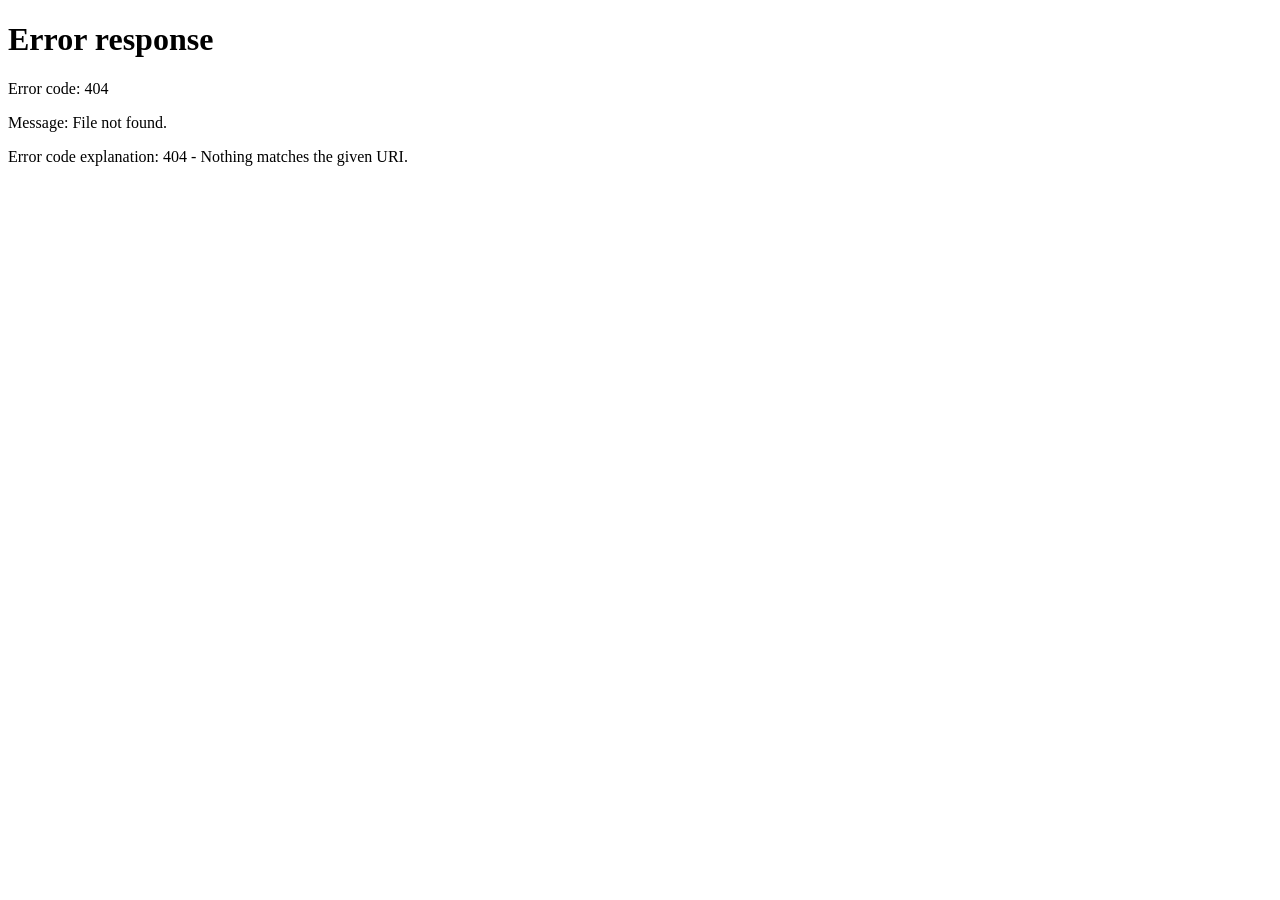
==== app/home.html @ c4187f8a "Initial financial report mining app" ====
<!doctype html>
<html lang="zh-CN">
  <head>
    <meta charset="UTF-8" />
    <meta name="viewport" content="width=device-width, initial-scale=1.0" />
    <title>财报掘金 - AI 财报分析助手</title>
    <link rel="stylesheet" href="./account.css?v=20260617-4" />
  </head>
  <body>
    <div class="home-shell">
      <header class="home-nav">
        <a class="brand" href="./home.html">
          <span class="brand-mark">财</span>
          财报掘金
        </a>
        <nav class="nav-links" aria-label="主页导航">
          <span>首页</span>
          <span>核心能力</span>
          <span>使用流程</span>
          <span>支持市场</span>
        </nav>
        <div class="nav-actions">
          <span id="userLabel" class="user-pill">已登录</span>
          <button id="logoutButton" class="ghost-button" type="button">退出登录</button>
        </div>
      </header>

      <main class="home-main">
        <section class="hero">
          <div>
            <p class="eyebrow">AI 财报与行业洞察助手</p>
            <h1>让普通人也能看懂财报，看清行业，发现机会。</h1>
            <p class="hero-copy">
              自动获取财报、提炼关键指标、识别风险，并用白话解释公司赚钱能力、现金流质量和行业位置。
            </p>
            <div class="hero-search" aria-label="选择要分析的公司">
              <div class="market-toggle" role="group" aria-label="市场选择">
                <button class="active" type="button" data-market="US">美股</button>
                <button type="button" data-market="CN">A股</button>
              </div>
              <div class="home-options">
                <label for="documentTypeSelect">一页看懂资料类型</label>
                <select id="documentTypeSelect">
                  <option value="auto">自动选择</option>
                  <option value="annual_report">年度报告</option>
                  <option value="prospectus">招股说明书</option>
                </select>
              </div>
              <label for="homeTickerInput">输入股票代码或公司名</label>
              <div class="home-search-row">
                <input id="homeTickerInput" type="search" placeholder="例如 AAPL / 000333 / 比亚迪" autocomplete="off" />
                <button id="homeAnalyzeButton" class="hero-cta" type="button">财报掘金</button>
                <button id="profileAnalyzeButton" class="hero-secondary" type="button">一页看懂公司</button>
              </div>
              <div id="homeSearchMessage" class="home-search-message">输入股票代码后，可选择财务分析或公司画像。</div>
              <div id="homeQuickCompanies" class="quick-companies" aria-label="常用公司快捷入口"></div>
            </div>
            <div class="trust-row">
              <span>支持 A 股 / 美股</span>
              <span>多期对比分析</span>
              <span>风险雷达提示</span>
              <a href="./support.html">查看支持公司</a>
            </div>
          </div>

          <div class="dashboard-preview" aria-label="财报分析仪表盘预览">
            <div class="preview-chrome">
              <i class="dot"></i>
              <i class="dot"></i>
              <i class="dot"></i>
            </div>
            <div class="preview-grid">
              <article class="preview-card">
                <span>营业收入</span>
                <strong>423.70B</strong>
                <small>同比 +17.04%</small>
              </article>
              <article class="preview-card">
                <span>综合评分</span>
                <div class="score-ring">A-</div>
              </article>
              <article class="preview-card wide">
                <span>核心指标趋势</span>
                <div class="bars">
                  <i style="height: 42%"></i>
                  <i style="height: 56%"></i>
                  <i style="height: 64%"></i>
                  <i style="height: 78%"></i>
                  <i style="height: 92%"></i>
                </div>
              </article>
            </div>
          </div>
        </section>

        <section class="section">
          <h2>你是不是也有这些困惑？</h2>
          <div class="card-grid">
            <article class="info-card">
              <b>不知道去哪里看财报</b>
              <p>公告分散、格式复杂、搜索成本高，很难快速找到想看的报告。</p>
            </article>
            <article class="info-card">
              <b>看不懂关键指标</b>
              <p>收入、利润、现金流和资产负债表之间的关系不够直观。</p>
            </article>
            <article class="info-card">
              <b>不了解行业位置</b>
              <p>只看一家公司容易失真，需要结合趋势和同行对比判断。</p>
            </article>
          </div>
        </section>

        <section class="section">
          <h2>核心能力</h2>
          <div class="card-grid">
            <article class="info-card">
              <b>一键获取财报</b>
              <p>自动获取美股 SEC 和 A 股巨潮公告中的报告期与来源链接。</p>
            </article>
            <article class="info-card">
              <b>白话解读财报</b>
              <p>把财务指标翻译成普通人能理解的经营结论。</p>
            </article>
            <article class="info-card">
              <b>异常与风险提示</b>
              <p>识别收入、利润、现金流、存货和应收账款中的异常信号。</p>
            </article>
            <article class="info-card">
              <b>多期对比分析</b>
              <p>支持多年或多季度趋势对比，避免只看单期数据。</p>
            </article>
            <article class="info-card">
              <b>行业趋势洞察</b>
              <p>结合行业和同行视角，帮助理解公司所处位置。</p>
            </article>
            <article class="info-card">
              <b>带依据问答</b>
              <p>围绕分析结果追问现金流、风险和增长质量。</p>
            </article>
          </div>
        </section>

        <section class="section">
          <h2>3 步完成一次财报掘金</h2>
          <div class="steps">
            <article class="step">
              <span>1</span>
              <div>
                <b>搜索公司</b>
                <p>输入公司名或股票代码，选择要分析的报告期。</p>
              </div>
            </article>
            <article class="step">
              <span>2</span>
              <div>
                <b>AI 自动解读</b>
                <p>提炼指标、风险、趋势和来源依据。</p>
              </div>
            </article>
            <article class="step">
              <span>3</span>
              <div>
                <b>获得结论</b>
                <p>快速理解公司经营质量和后续关注点。</p>
              </div>
            </article>
          </div>
        </section>

        <section class="bottom-cta">
          <div>
            <h2>懂财报，才更懂公司。</h2>
            <p>输入股票代码，直接进入自动财报分析。</p>
          </div>
          <button class="hero-cta" type="button" data-focus-search>开始分析 →</button>
        </section>

        <footer class="home-footer">
          <span>© 2026 财报掘金</span>
          <span>隐私政策 · 用户协议 · 免责声明</span>
        </footer>
      </main>
    </div>
    <script src="./home.js?v=20260617-5"></script>
  </body>
</html>
---- app/account.css ----
:root {
  color-scheme: light;
  --bg: #f7f8fb;
  --surface: #ffffff;
  --ink: #071631;
  --muted: #66728a;
  --line: #dfe5ef;
  --gold: #d49435;
  --gold-dark: #b7771f;
  --blue: #1d5fd1;
  --blue-soft: #e9f1ff;
  --green: #138a62;
  --red: #be3d36;
  --shadow: 0 22px 70px rgba(7, 22, 49, 0.1);
}

* {
  box-sizing: border-box;
}

body {
  margin: 0;
  min-height: 100vh;
  background:
    radial-gradient(circle at 12% 10%, rgba(212, 148, 53, 0.12), transparent 30%),
    linear-gradient(180deg, #fff 0%, var(--bg) 100%);
  color: var(--ink);
  font-family:
    Inter, ui-sans-serif, system-ui, -apple-system, BlinkMacSystemFont, "Segoe UI",
    sans-serif;
}

button,
input {
  font: inherit;
}

button {
  border: 0;
  cursor: pointer;
}

.auth-shell {
  display: grid;
  grid-template-columns: minmax(0, 1fr) 430px;
  gap: 56px;
  align-items: center;
  width: min(1120px, calc(100% - 48px));
  min-height: 100vh;
  margin: 0 auto;
  padding: 48px 0;
}

.brand {
  display: inline-flex;
  align-items: center;
  gap: 10px;
  color: var(--ink);
  font-size: 22px;
  font-weight: 900;
  text-decoration: none;
}

.brand-mark {
  display: grid;
  place-items: center;
  width: 38px;
  height: 38px;
  border-radius: 8px;
  background: var(--gold);
  color: #fff;
  font-weight: 900;
}

.auth-copy h1 {
  max-width: 640px;
  margin: 36px 0 18px;
  font-size: clamp(38px, 6vw, 68px);
  line-height: 1.08;
  letter-spacing: 0;
}

.auth-copy p {
  max-width: 560px;
  margin: 0;
  color: var(--muted);
  font-size: 18px;
  line-height: 1.8;
}

.auth-points {
  display: grid;
  gap: 14px;
  margin-top: 34px;
  color: var(--ink);
}

.auth-point {
  display: flex;
  align-items: center;
  gap: 12px;
  font-weight: 800;
}

.auth-point span {
  display: grid;
  place-items: center;
  width: 28px;
  height: 28px;
  border-radius: 8px;
  background: var(--blue-soft);
  color: var(--blue);
}

.auth-card {
  border: 1px solid var(--line);
  border-radius: 16px;
  padding: 30px;
  background: rgba(255, 255, 255, 0.92);
  box-shadow: var(--shadow);
}

.auth-card h2 {
  margin: 0;
  font-size: 28px;
}

.auth-card > p {
  margin: 8px 0 24px;
  color: var(--muted);
  line-height: 1.6;
}

.form-field {
  display: grid;
  gap: 8px;
  margin-bottom: 16px;
}

.form-field label {
  font-size: 14px;
  font-weight: 800;
}

.form-field input {
  width: 100%;
  height: 46px;
  border: 1px solid var(--line);
  border-radius: 10px;
  padding: 0 13px;
  background: #fff;
  color: var(--ink);
  outline: none;
}

.form-field input:focus {
  border-color: var(--gold);
  box-shadow: 0 0 0 4px rgba(212, 148, 53, 0.16);
}

.primary-button {
  width: 100%;
  min-height: 48px;
  border-radius: 10px;
  background: var(--gold);
  color: #fff;
  font-weight: 900;
}

.primary-button:hover {
  background: var(--gold-dark);
}

.primary-button:disabled {
  cursor: wait;
  opacity: 0.7;
}

.form-message {
  min-height: 22px;
  margin: 8px 0 14px;
  color: var(--red);
  font-size: 14px;
  line-height: 1.5;
}

.form-message.ok {
  color: var(--green);
}

.auth-switch {
  margin: 18px 0 0;
  color: var(--muted);
  text-align: center;
}

.auth-switch a {
  color: var(--blue);
  font-weight: 900;
  text-decoration: none;
}

.home-shell {
  min-height: 100vh;
}

.home-nav {
  position: sticky;
  top: 0;
  z-index: 10;
  display: flex;
  align-items: center;
  justify-content: space-between;
  gap: 24px;
  min-height: 72px;
  padding: 0 max(28px, calc((100vw - 1180px) / 2));
  border-bottom: 1px solid var(--line);
  background: rgba(255, 255, 255, 0.9);
  backdrop-filter: blur(14px);
}

.nav-links {
  display: flex;
  gap: 28px;
  color: var(--muted);
  font-weight: 800;
}

.nav-actions {
  display: flex;
  align-items: center;
  gap: 12px;
}

.user-pill {
  color: var(--muted);
  font-size: 14px;
  font-weight: 800;
}

.ghost-button,
.small-cta {
  min-height: 38px;
  border-radius: 9px;
  padding: 0 14px;
  font-weight: 900;
}

.ghost-button {
  border: 1px solid var(--line);
  background: #fff;
  color: var(--ink);
}

.small-cta {
  background: var(--gold);
  color: #fff;
}

.home-main {
  width: min(1180px, calc(100% - 48px));
  margin: 0 auto;
  padding: 54px 0 0;
}

.hero {
  display: grid;
  grid-template-columns: minmax(0, 0.95fr) minmax(420px, 1.05fr);
  gap: 52px;
  align-items: center;
}

.eyebrow {
  margin: 0 0 16px;
  color: var(--gold-dark);
  font-size: 14px;
  font-weight: 900;
}

.hero h1 {
  margin: 0;
  font-size: clamp(38px, 5vw, 62px);
  line-height: 1.1;
  letter-spacing: 0;
}

.hero-copy {
  margin: 22px 0 28px;
  color: var(--muted);
  font-size: 18px;
  line-height: 1.8;
}

.hero-cta,
.hero-secondary {
  display: inline-flex;
  align-items: center;
  justify-content: center;
  min-height: 50px;
  border-radius: 10px;
  padding: 0 22px;
  font-weight: 900;
  text-decoration: none;
}

.hero-cta {
  background: var(--gold);
  color: #fff;
}

.hero-secondary {
  border: 1px solid var(--line);
  background: #fff;
  color: var(--ink);
}

.hero-search {
  max-width: 640px;
  border: 1px solid var(--line);
  border-radius: 14px;
  padding: 16px;
  background: rgba(255, 255, 255, 0.92);
  box-shadow: 0 18px 54px rgba(7, 22, 49, 0.08);
}

.hero-search label {
  display: block;
  margin: 14px 0 8px;
  font-size: 14px;
  font-weight: 900;
}

.market-toggle {
  display: inline-grid;
  grid-template-columns: repeat(2, 1fr);
  gap: 4px;
  border: 1px solid var(--line);
  border-radius: 10px;
  padding: 4px;
  background: #f7f8fb;
}

.market-toggle button {
  min-width: 88px;
  min-height: 34px;
  border-radius: 8px;
  background: transparent;
  color: var(--muted);
  font-weight: 900;
}

.market-toggle button.active {
  background: #fff;
  color: var(--ink);
  box-shadow: 0 8px 20px rgba(7, 22, 49, 0.08);
}

.home-options {
  display: grid;
  gap: 8px;
  margin-top: 14px;
}

.home-options label {
  margin: 0;
}

.home-options select {
  width: 180px;
  height: 38px;
  border: 1px solid var(--line);
  border-radius: 10px;
  padding: 0 10px;
  background: #fff;
  color: var(--ink);
  font-weight: 800;
  outline: none;
}

.home-search-row {
  display: grid;
  grid-template-columns: minmax(0, 1fr) auto auto;
  gap: 10px;
}

.home-search-row input {
  height: 50px;
  border: 1px solid var(--line);
  border-radius: 10px;
  padding: 0 14px;
  background: #fff;
  color: var(--ink);
  outline: none;
}

.home-search-row input:focus {
  border-color: var(--gold);
  box-shadow: 0 0 0 4px rgba(212, 148, 53, 0.14);
}

.home-search-message {
  min-height: 22px;
  margin-top: 10px;
  color: var(--muted);
  font-size: 13px;
  font-weight: 800;
}

.home-search-message.error {
  color: var(--red);
}

.quick-companies {
  display: flex;
  flex-wrap: wrap;
  gap: 8px;
  margin-top: 12px;
}

.quick-companies button {
  min-height: 32px;
  border: 1px solid var(--line);
  border-radius: 8px;
  padding: 0 10px;
  background: #fff;
  color: var(--ink);
  font-size: 13px;
  font-weight: 900;
}

.trust-row {
  display: flex;
  flex-wrap: wrap;
  gap: 18px;
  margin-top: 30px;
  color: var(--muted);
  font-size: 14px;
  font-weight: 800;
}

.trust-row a {
  color: var(--blue);
  font-weight: 900;
  text-decoration: none;
}

.dashboard-preview {
  border: 1px solid var(--line);
  border-radius: 18px;
  padding: 14px;
  background: #f7f9fc;
  box-shadow: var(--shadow);
}

.preview-chrome {
  display: flex;
  align-items: center;
  gap: 7px;
  height: 28px;
}

.dot {
  width: 10px;
  height: 10px;
  border-radius: 50%;
  background: #ff5f57;
}

.dot:nth-child(2) {
  background: #ffbd2e;
}

.dot:nth-child(3) {
  background: #28c840;
}

.preview-grid {
  display: grid;
  grid-template-columns: 1.2fr 0.8fr;
  gap: 12px;
}

.preview-card {
  border: 1px solid var(--line);
  border-radius: 12px;
  padding: 16px;
  background: #fff;
}

.preview-card.wide {
  grid-column: span 2;
}

.preview-card span {
  color: var(--muted);
  font-size: 13px;
  font-weight: 800;
}

.preview-card strong {
  display: block;
  margin-top: 8px;
  font-size: 28px;
}

.preview-card small {
  color: var(--green);
  font-weight: 900;
}

.bars {
  display: flex;
  align-items: end;
  gap: 9px;
  height: 120px;
  margin-top: 18px;
}

.bars i {
  flex: 1;
  border-radius: 6px 6px 0 0;
  background: linear-gradient(180deg, #4f8df7, #1d5fd1);
}

.score-ring {
  display: grid;
  place-items: center;
  width: 104px;
  height: 104px;
  margin: 18px auto 0;
  border: 14px solid #dff3ed;
  border-top-color: var(--green);
  border-radius: 50%;
  color: var(--green);
  font-size: 28px;
  font-weight: 900;
}

.section {
  margin-top: 52px;
}

.section h2 {
  margin: 0 0 20px;
  text-align: center;
  font-size: 28px;
}

.card-grid {
  display: grid;
  grid-template-columns: repeat(3, minmax(0, 1fr));
  gap: 18px;
}

.info-card {
  min-height: 150px;
  border: 1px solid var(--line);
  border-radius: 14px;
  padding: 22px;
  background: #fff;
}

.info-card b {
  display: block;
  margin-bottom: 10px;
  font-size: 18px;
}

.info-card p {
  margin: 0;
  color: var(--muted);
  line-height: 1.7;
}

.steps {
  display: grid;
  grid-template-columns: repeat(3, 1fr);
  gap: 16px;
  border: 1px solid var(--line);
  border-radius: 16px;
  padding: 18px;
  background: #fff;
}

.step {
  display: grid;
  grid-template-columns: auto 1fr;
  gap: 12px;
  align-items: start;
  padding: 16px;
}

.step span {
  display: grid;
  place-items: center;
  width: 42px;
  height: 42px;
  border-radius: 50%;
  background: #fff7eb;
  color: var(--gold-dark);
  font-size: 20px;
  font-weight: 900;
}

.step b,
.step p {
  margin: 0;
}

.step p {
  margin-top: 6px;
  color: var(--muted);
  line-height: 1.6;
}

.bottom-cta {
  display: flex;
  align-items: center;
  justify-content: space-between;
  gap: 20px;
  margin: 52px 0 34px;
  border: 1px solid rgba(212, 148, 53, 0.5);
  border-radius: 16px;
  padding: 28px;
  background: linear-gradient(135deg, #fff9ef, #fff);
}

.bottom-cta h2,
.bottom-cta p {
  margin: 0;
  text-align: left;
}

.bottom-cta p {
  margin-top: 8px;
  color: var(--muted);
}

.home-footer {
  display: flex;
  align-items: center;
  justify-content: space-between;
  gap: 20px;
  padding: 28px 0;
  border-top: 1px solid var(--line);
  color: var(--muted);
  font-size: 14px;
}

@media (max-width: 920px) {
  .auth-shell,
  .hero,
  .card-grid,
  .steps {
    grid-template-columns: 1fr;
  }

  .auth-shell {
    gap: 28px;
  }

  .nav-links {
    display: none;
  }

  .hero {
    gap: 32px;
  }

  .bottom-cta,
  .home-footer {
    align-items: flex-start;
    flex-direction: column;
  }
}

@media (max-width: 560px) {
  .auth-shell,
  .home-main {
    width: min(100% - 32px, 1180px);
  }

  .auth-card {
    padding: 22px;
  }

  .home-nav {
    padding: 0 16px;
  }

  .user-pill {
    display: none;
  }

  .preview-grid {
    grid-template-columns: 1fr;
  }

  .preview-card.wide {
    grid-column: auto;
  }

  .home-search-row {
    grid-template-columns: 1fr;
  }
}
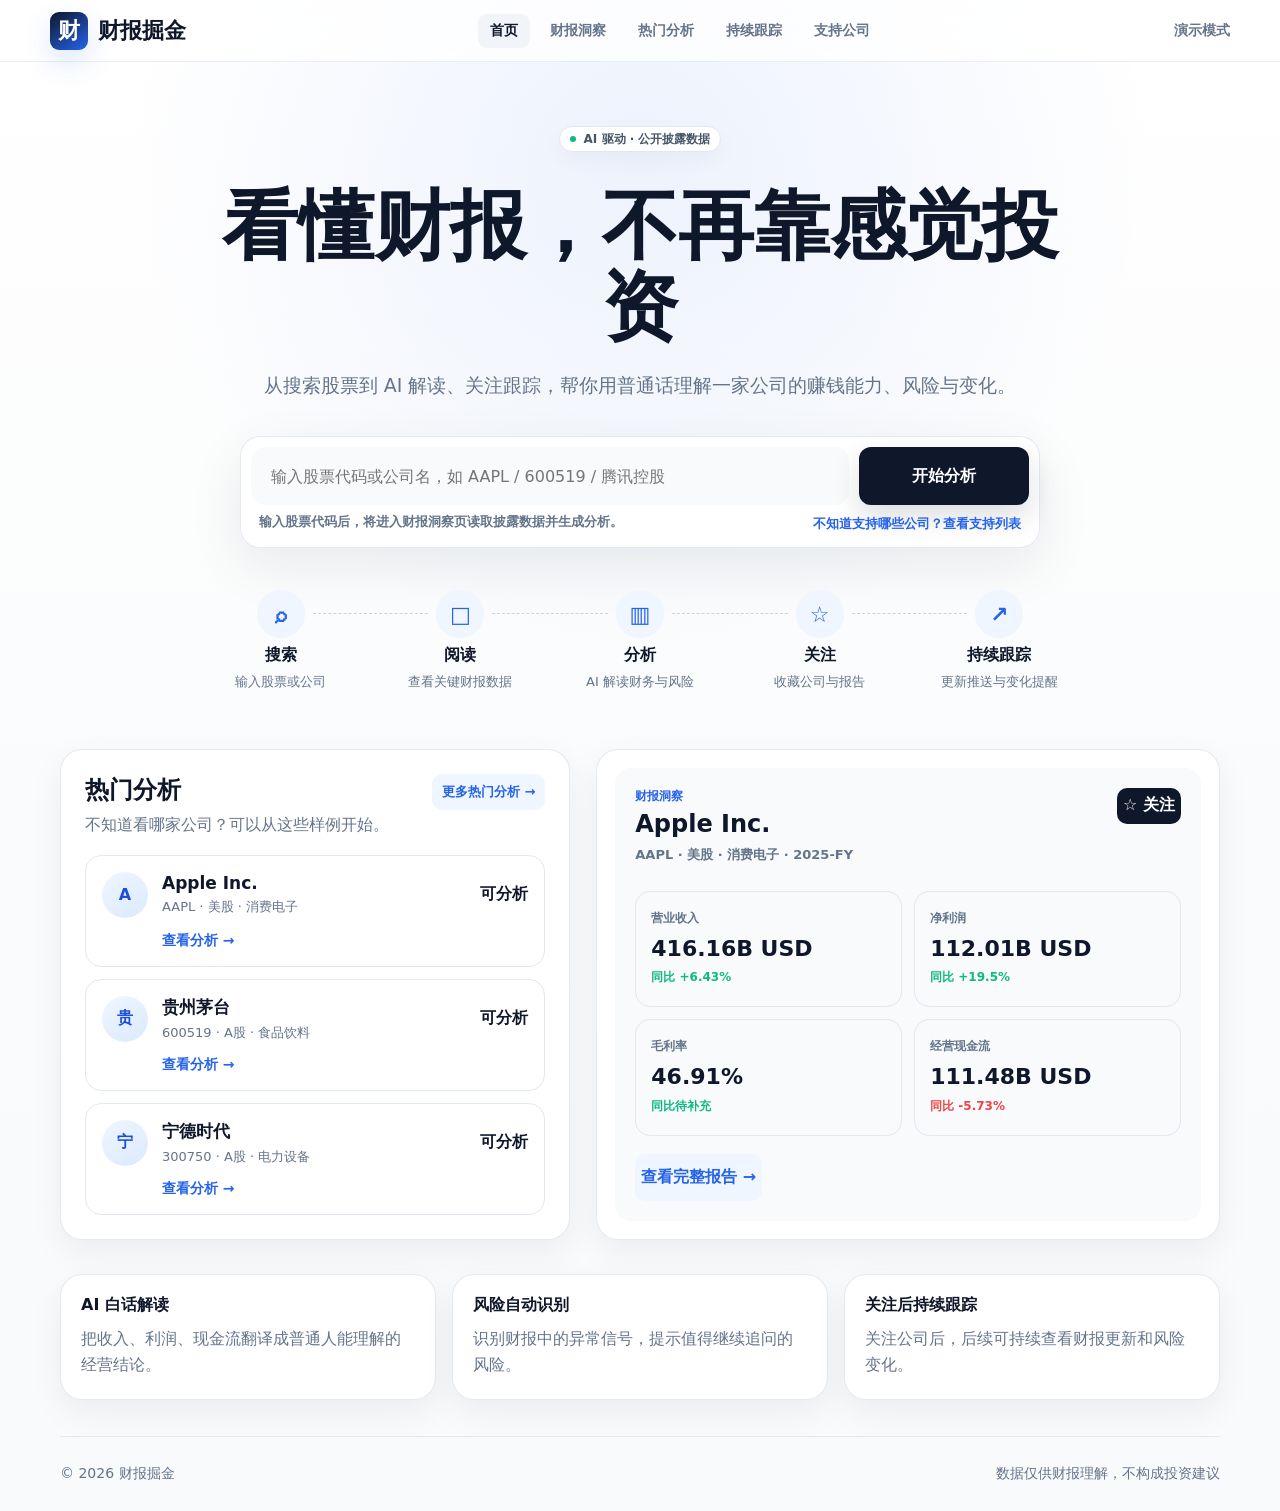
==== commit 7010d700: "Refactor app flows and update supporting assets" ====
--- a/app/home.html
+++ b/app/home.html
@@ -4,184 +4,119 @@
     <meta charset="UTF-8" />
     <meta name="viewport" content="width=device-width, initial-scale=1.0" />
     <title>财报掘金 - AI 财报分析助手</title>
-    <link rel="stylesheet" href="./account.css?v=20260617-4" />
+    <link rel="stylesheet" href="./fm-ui.css?v=20260625-2" />
+    <link rel="stylesheet" href="./account.css?v=20260626-1" />
   </head>
   <body>
-    <div class="home-shell">
+    <div class="home-shell home-closed-loop">
       <header class="home-nav">
         <a class="brand" href="./home.html">
           <span class="brand-mark">财</span>
           财报掘金
         </a>
         <nav class="nav-links" aria-label="主页导航">
-          <span>首页</span>
-          <span>核心能力</span>
-          <span>使用流程</span>
-          <span>支持市场</span>
+          <a class="active" href="./home.html">首页</a>
+          <button type="button" data-nav-action="financial">财报洞察</button>
+          <button type="button" data-scroll-target="hotSection">热门分析</button>
+          <button type="button" data-scroll-target="trackingSection">持续跟踪</button>
+          <a href="./support.html">支持公司</a>
         </nav>
         <div class="nav-actions">
-          <span id="userLabel" class="user-pill">已登录</span>
-          <button id="logoutButton" class="ghost-button" type="button">退出登录</button>
+          <span id="userLabel" class="user-pill">演示模式</span>
         </div>
       </header>
 
-      <main class="home-main">
-        <section class="hero">
-          <div>
-            <p class="eyebrow">AI 财报与行业洞察助手</p>
-            <h1>让普通人也能看懂财报，看清行业，发现机会。</h1>
-            <p class="hero-copy">
-              自动获取财报、提炼关键指标、识别风险，并用白话解释公司赚钱能力、现金流质量和行业位置。
-            </p>
-            <div class="hero-search" aria-label="选择要分析的公司">
-              <div class="market-toggle" role="group" aria-label="市场选择">
-                <button class="active" type="button" data-market="US">美股</button>
-                <button type="button" data-market="CN">A股</button>
-              </div>
-              <div class="home-options">
-                <label for="documentTypeSelect">一页看懂资料类型</label>
-                <select id="documentTypeSelect">
-                  <option value="auto">自动选择</option>
-                  <option value="annual_report">年度报告</option>
-                  <option value="prospectus">招股说明书</option>
-                </select>
-              </div>
-              <label for="homeTickerInput">输入股票代码或公司名</label>
-              <div class="home-search-row">
-                <input id="homeTickerInput" type="search" placeholder="例如 AAPL / 000333 / 比亚迪" autocomplete="off" />
-                <button id="homeAnalyzeButton" class="hero-cta" type="button">财报掘金</button>
-                <button id="profileAnalyzeButton" class="hero-secondary" type="button">一页看懂公司</button>
-              </div>
-              <div id="homeSearchMessage" class="home-search-message">输入股票代码后，可选择财务分析或公司画像。</div>
-              <div id="homeQuickCompanies" class="quick-companies" aria-label="常用公司快捷入口"></div>
+      <main class="home-main home-entry-main">
+        <section class="home-hero">
+          <p class="eyebrow">AI 驱动 · 公开披露数据</p>
+          <h1>看懂财报，不再靠感觉投资</h1>
+          <p class="hero-copy">
+            从搜索股票到 AI 解读、关注跟踪，帮你用普通话理解一家公司的赚钱能力、风险与变化。
+          </p>
+
+          <div class="home-search-card" aria-label="搜索股票并开始分析">
+            <div class="home-search-row">
+              <input id="homeTickerInput" type="search" placeholder="输入股票代码或公司名，如 AAPL / 600519 / 腾讯控股" autocomplete="off" />
+              <button id="homeAnalyzeButton" class="hero-cta" type="button">开始分析</button>
             </div>
-            <div class="trust-row">
-              <span>支持 A 股 / 美股</span>
-              <span>多期对比分析</span>
-              <span>风险雷达提示</span>
-              <a href="./support.html">查看支持公司</a>
+            <div class="home-search-footer">
+              <p id="homeSearchMessage" class="home-search-message">输入股票代码后，将进入财报洞察页读取披露数据并生成分析。</p>
+              <a href="./support.html">不知道支持哪些公司？查看支持列表</a>
             </div>
           </div>
 
-          <div class="dashboard-preview" aria-label="财报分析仪表盘预览">
-            <div class="preview-chrome">
-              <i class="dot"></i>
-              <i class="dot"></i>
-              <i class="dot"></i>
-            </div>
-            <div class="preview-grid">
-              <article class="preview-card">
-                <span>营业收入</span>
-                <strong>423.70B</strong>
-                <small>同比 +17.04%</small>
-              </article>
-              <article class="preview-card">
-                <span>综合评分</span>
-                <div class="score-ring">A-</div>
-              </article>
-              <article class="preview-card wide">
-                <span>核心指标趋势</span>
-                <div class="bars">
-                  <i style="height: 42%"></i>
-                  <i style="height: 56%"></i>
-                  <i style="height: 64%"></i>
-                  <i style="height: 78%"></i>
-                  <i style="height: 92%"></i>
-                </div>
-              </article>
-            </div>
-          </div>
-        </section>
-
-        <section class="section">
-          <h2>你是不是也有这些困惑？</h2>
-          <div class="card-grid">
-            <article class="info-card">
-              <b>不知道去哪里看财报</b>
-              <p>公告分散、格式复杂、搜索成本高，很难快速找到想看的报告。</p>
+          <div class="workflow-strip" aria-label="财报分析闭环">
+            <article class="workflow-step">
+              <span>⌕</span>
+              <b>搜索</b>
+              <small>输入股票或公司</small>
             </article>
-            <article class="info-card">
-              <b>看不懂关键指标</b>
-              <p>收入、利润、现金流和资产负债表之间的关系不够直观。</p>
+            <article class="workflow-step">
+              <span>□</span>
+              <b>阅读</b>
+              <small>查看关键财报数据</small>
             </article>
-            <article class="info-card">
-              <b>不了解行业位置</b>
-              <p>只看一家公司容易失真，需要结合趋势和同行对比判断。</p>
+            <article class="workflow-step">
+              <span>▥</span>
+              <b>分析</b>
+              <small>AI 解读财务与风险</small>
+            </article>
+            <article class="workflow-step">
+              <span>☆</span>
+              <b>关注</b>
+              <small>收藏公司与报告</small>
+            </article>
+            <article class="workflow-step">
+              <span>↗</span>
+              <b>持续跟踪</b>
+              <small>更新推送与变化提醒</small>
             </article>
           </div>
         </section>
 
-        <section class="section">
-          <h2>核心能力</h2>
-          <div class="card-grid">
-            <article class="info-card">
-              <b>一键获取财报</b>
-              <p>自动获取美股 SEC 和 A 股巨潮公告中的报告期与来源链接。</p>
-            </article>
-            <article class="info-card">
-              <b>白话解读财报</b>
-              <p>把财务指标翻译成普通人能理解的经营结论。</p>
-            </article>
-            <article class="info-card">
-              <b>异常与风险提示</b>
-              <p>识别收入、利润、现金流、存货和应收账款中的异常信号。</p>
-            </article>
-            <article class="info-card">
-              <b>多期对比分析</b>
-              <p>支持多年或多季度趋势对比，避免只看单期数据。</p>
-            </article>
-            <article class="info-card">
-              <b>行业趋势洞察</b>
-              <p>结合行业和同行视角，帮助理解公司所处位置。</p>
-            </article>
-            <article class="info-card">
-              <b>带依据问答</b>
-              <p>围绕分析结果追问现金流、风险和增长质量。</p>
-            </article>
-          </div>
+        <section class="home-main-grid" aria-label="热门分析与财报洞察预览">
+          <section id="hotSection" class="hot-panel">
+            <div class="section-head">
+              <div>
+                <h2>热门分析</h2>
+                <p>不知道看哪家公司？可以从这些样例开始。</p>
+              </div>
+              <button id="moreHotButton" type="button">更多热门分析 →</button>
+            </div>
+            <div id="homeHotCompanies" class="hot-company-grid"></div>
+          </section>
+
+          <section class="insight-preview" aria-label="财报洞察预览">
+            <div id="snapshotContent" class="insight-preview-content loading">
+              <p class="snapshot-eyebrow">财报洞察</p>
+              <h2>正在读取一家公司的财报摘要...</h2>
+              <div class="snapshot-skeleton"></div>
+            </div>
+          </section>
         </section>
 
-        <section class="section">
-          <h2>3 步完成一次财报掘金</h2>
-          <div class="steps">
-            <article class="step">
-              <span>1</span>
-              <div>
-                <b>搜索公司</b>
-                <p>输入公司名或股票代码，选择要分析的报告期。</p>
-              </div>
-            </article>
-            <article class="step">
-              <span>2</span>
-              <div>
-                <b>AI 自动解读</b>
-                <p>提炼指标、风险、趋势和来源依据。</p>
-              </div>
-            </article>
-            <article class="step">
-              <span>3</span>
-              <div>
-                <b>获得结论</b>
-                <p>快速理解公司经营质量和后续关注点。</p>
-              </div>
-            </article>
-          </div>
-        </section>
-
-        <section class="bottom-cta">
-          <div>
-            <h2>懂财报，才更懂公司。</h2>
-            <p>输入股票代码，直接进入自动财报分析。</p>
-          </div>
-          <button class="hero-cta" type="button" data-focus-search>开始分析 →</button>
+        <section id="trackingSection" class="tracking-section">
+          <article>
+            <span>AI 白话解读</span>
+            <p>把收入、利润、现金流翻译成普通人能理解的经营结论。</p>
+          </article>
+          <article>
+            <span>风险自动识别</span>
+            <p>识别财报中的异常信号，提示值得继续追问的风险。</p>
+          </article>
+          <article>
+            <span>关注后持续跟踪</span>
+            <p>关注公司后，后续可持续查看财报更新和风险变化。</p>
+          </article>
         </section>
 
         <footer class="home-footer">
           <span>© 2026 财报掘金</span>
-          <span>隐私政策 · 用户协议 · 免责声明</span>
+          <span>数据仅供财报理解，不构成投资建议</span>
         </footer>
       </main>
     </div>
-    <script src="./home.js?v=20260617-5"></script>
+    <script src="./fm-ui.js?v=20260625-2"></script>
+    <script src="./home.js?v=20260626-1"></script>
   </body>
 </html>
--- a/app/fm-ui.css
+++ b/app/fm-ui.css
@@ -0,0 +1,82 @@
+:root {
+  --fm-bg: #fafbfc;
+  --fm-surface: #ffffff;
+  --fm-surface-muted: #f8fafc;
+  --fm-ink: #0f172a;
+  --fm-muted: #64748b;
+  --fm-line: #e2e8f0;
+  --fm-blue: #2563eb;
+  --fm-green: #10b981;
+  --fm-red: #ef4444;
+  --fm-shadow: 0 12px 34px rgba(15, 23, 42, 0.06);
+}
+
+.fm-card {
+  border: 1px solid var(--fm-line);
+  border-radius: 18px;
+  background: var(--fm-surface);
+  box-shadow: var(--fm-shadow);
+}
+
+.fm-muted {
+  color: var(--fm-muted);
+}
+
+.fm-button {
+  min-height: 42px;
+  border: 0;
+  border-radius: 11px;
+  padding: 0 14px;
+  background: var(--fm-ink);
+  color: #fff;
+  font: inherit;
+  font-weight: 800;
+  cursor: pointer;
+}
+
+.fm-button.secondary {
+  border: 1px solid var(--fm-line);
+  background: var(--fm-surface);
+  color: #334155;
+}
+
+.fm-status {
+  display: grid;
+  gap: 8px;
+  border: 1px solid var(--fm-line);
+  border-radius: 16px;
+  padding: 18px;
+  background: var(--fm-surface-muted);
+  color: var(--fm-muted);
+}
+
+.fm-status h3,
+.fm-status p {
+  margin: 0;
+}
+
+.fm-status h3 {
+  color: var(--fm-ink);
+}
+
+.fm-status.error {
+  border-color: rgba(239, 68, 68, 0.24);
+  background: #fef2f2;
+  color: #991b1b;
+}
+
+.fm-skeleton {
+  border-radius: 999px;
+  background: linear-gradient(90deg, #eef2f7, #ffffff, #eef2f7);
+  background-size: 220% 100%;
+  animation: fm-skeleton 1.4s infinite linear;
+}
+
+@keyframes fm-skeleton {
+  from {
+    background-position: 100% 0;
+  }
+  to {
+    background-position: -120% 0;
+  }
+}
--- a/app/account.css
+++ b/app/account.css
@@ -1,17 +1,20 @@
 :root {
   color-scheme: light;
-  --bg: #f7f8fb;
+  --bg: #fafbfc;
   --surface: #ffffff;
-  --ink: #071631;
-  --muted: #66728a;
-  --line: #dfe5ef;
-  --gold: #d49435;
-  --gold-dark: #b7771f;
-  --blue: #1d5fd1;
-  --blue-soft: #e9f1ff;
-  --green: #138a62;
-  --red: #be3d36;
-  --shadow: 0 22px 70px rgba(7, 22, 49, 0.1);
+  --surface-soft: #f8fafc;
+  --ink: #0f172a;
+  --muted: #64748b;
+  --line: #e2e8f0;
+  --gold: #0f172a;
+  --gold-dark: #1d4ed8;
+  --blue: #2563eb;
+  --blue-soft: #eff6ff;
+  --green: #10b981;
+  --green-soft: #ecfdf5;
+  --red: #ef4444;
+  --shadow: 0 24px 70px rgba(15, 23, 42, 0.08);
+  --shadow-soft: 0 12px 34px rgba(15, 23, 42, 0.06);
 }
 
 * {
@@ -21,9 +24,7 @@
 body {
   margin: 0;
   min-height: 100vh;
-  background:
-    radial-gradient(circle at 12% 10%, rgba(212, 148, 53, 0.12), transparent 30%),
-    linear-gradient(180deg, #fff 0%, var(--bg) 100%);
+  background: var(--bg);
   color: var(--ink);
   font-family:
     Inter, ui-sans-serif, system-ui, -apple-system, BlinkMacSystemFont, "Segoe UI",
@@ -67,9 +68,10 @@
   width: 38px;
   height: 38px;
   border-radius: 8px;
-  background: var(--gold);
+  background: linear-gradient(145deg, var(--gold), var(--gold-dark));
   color: #fff;
   font-weight: 900;
+  box-shadow: 0 10px 24px rgba(184, 137, 53, 0.22);
 }
 
 .auth-copy h1 {
@@ -198,6 +200,172 @@
   color: var(--blue);
   font-weight: 900;
   text-decoration: none;
+}
+
+.auth-snapshot {
+  max-width: 620px;
+  margin-top: 28px;
+  border: 1px solid var(--line);
+  border-radius: 14px;
+  padding: 18px;
+  background: rgba(255, 253, 248, 0.92);
+  box-shadow: var(--shadow-soft);
+}
+
+.auth-snapshot-head {
+  display: grid;
+  grid-template-columns: 1fr auto;
+  gap: 14px;
+  align-items: start;
+}
+
+.auth-snapshot-head p {
+  margin: 0 0 5px;
+  color: var(--gold-dark);
+  font-size: 12px;
+  font-weight: 900;
+}
+
+.auth-snapshot-head h3 {
+  margin: 0;
+  font-size: 20px;
+  line-height: 1.25;
+}
+
+.auth-snapshot-head span {
+  display: inline-block;
+  margin-top: 7px;
+  color: var(--muted);
+  font-size: 13px;
+  font-weight: 800;
+}
+
+.auth-snapshot-score {
+  display: grid;
+  place-items: center;
+  min-width: 82px;
+  min-height: 72px;
+  border: 1px solid rgba(22, 102, 79, 0.12);
+  border-radius: 12px;
+  padding: 10px;
+  background: var(--green-soft);
+  color: var(--green);
+  font-weight: 900;
+  text-align: center;
+}
+
+.auth-snapshot-summary {
+  margin: 14px 0;
+  color: var(--ink);
+  font-size: 15px;
+  font-weight: 800;
+  line-height: 1.55;
+}
+
+.auth-snapshot-metrics {
+  display: grid;
+  grid-template-columns: repeat(2, minmax(0, 1fr));
+  gap: 8px;
+}
+
+.auth-snapshot-metrics article {
+  min-height: 78px;
+  border: 1px solid var(--line);
+  border-radius: 10px;
+  padding: 10px;
+  background: var(--surface);
+}
+
+.auth-snapshot-metrics article.loading {
+  background: linear-gradient(90deg, #ede4d6, #faf7f0, #ede4d6);
+  background-size: 220% 100%;
+  animation: skeleton 1.5s infinite linear;
+}
+
+.auth-snapshot-metrics span,
+.auth-snapshot-trend span {
+  color: var(--muted);
+  font-size: 12px;
+  font-weight: 800;
+}
+
+.auth-snapshot-metrics strong {
+  display: block;
+  margin-top: 5px;
+  color: var(--ink);
+  font-size: 17px;
+  line-height: 1.15;
+  overflow-wrap: anywhere;
+}
+
+.auth-snapshot-metrics small {
+  display: block;
+  margin-top: 4px;
+  color: var(--green);
+  font-size: 12px;
+  font-weight: 900;
+}
+
+.auth-snapshot-metrics small.down {
+  color: var(--red);
+}
+
+.auth-snapshot-trend {
+  margin-top: 12px;
+  border: 1px solid var(--line);
+  border-radius: 10px;
+  padding: 12px;
+  background: #f5f0e7;
+}
+
+.auth-snapshot-bars {
+  display: flex;
+  align-items: end;
+  gap: 6px;
+  height: 54px;
+  margin-top: 8px;
+}
+
+.auth-snapshot-bars i {
+  flex: 1;
+  border-radius: 6px 6px 0 0;
+  background: linear-gradient(180deg, #2a8b6d, var(--green));
+}
+
+.auth-snapshot-actions {
+  display: flex;
+  align-items: center;
+  justify-content: space-between;
+  gap: 12px;
+  margin-top: 12px;
+}
+
+.auth-snapshot-actions button {
+  min-height: 36px;
+  border: 1px solid var(--line);
+  border-radius: 9px;
+  padding: 0 12px;
+  background: var(--surface);
+  color: var(--ink);
+  font-weight: 900;
+}
+
+.auth-snapshot-actions span {
+  color: var(--muted);
+  font-size: 12px;
+  font-weight: 800;
+}
+
+.login-page .auth-snapshot {
+  margin-top: 22px;
+}
+
+.login-page .auth-snapshot-trend {
+  display: none;
+}
+
+.login-page .auth-snapshot-metrics article:nth-child(n + 3) {
+  display: none;
 }
 
 .home-shell {
@@ -212,11 +380,11 @@
   align-items: center;
   justify-content: space-between;
   gap: 24px;
-  min-height: 72px;
+  min-height: 74px;
   padding: 0 max(28px, calc((100vw - 1180px) / 2));
   border-bottom: 1px solid var(--line);
-  background: rgba(255, 255, 255, 0.9);
-  backdrop-filter: blur(14px);
+  background: rgba(255, 253, 248, 0.88);
+  backdrop-filter: blur(18px);
 }
 
 .nav-links {
@@ -224,6 +392,23 @@
   gap: 28px;
   color: var(--muted);
   font-weight: 800;
+}
+
+.nav-links span:first-child {
+  color: var(--ink);
+  position: relative;
+}
+
+.nav-links span:first-child::after {
+  content: "";
+  position: absolute;
+  left: 50%;
+  bottom: -25px;
+  width: 24px;
+  height: 2px;
+  border-radius: 999px;
+  background: var(--gold);
+  transform: translateX(-50%);
 }
 
 .nav-actions {
@@ -248,7 +433,7 @@
 
 .ghost-button {
   border: 1px solid var(--line);
-  background: #fff;
+  background: rgba(255, 253, 248, 0.92);
   color: var(--ink);
 }
 
@@ -260,14 +445,15 @@
 .home-main {
   width: min(1180px, calc(100% - 48px));
   margin: 0 auto;
-  padding: 54px 0 0;
+  padding: 48px 0 0;
 }
 
 .hero {
   display: grid;
-  grid-template-columns: minmax(0, 0.95fr) minmax(420px, 1.05fr);
-  gap: 52px;
+  grid-template-columns: minmax(0, 0.92fr) minmax(430px, 1.08fr);
+  gap: 54px;
   align-items: center;
+  min-height: calc(100vh - 122px);
 }
 
 .eyebrow {
@@ -279,8 +465,9 @@
 
 .hero h1 {
   margin: 0;
-  font-size: clamp(38px, 5vw, 62px);
-  line-height: 1.1;
+  max-width: 650px;
+  font-size: clamp(40px, 5vw, 64px);
+  line-height: 1.08;
   letter-spacing: 0;
 }
 
@@ -288,7 +475,7 @@
   margin: 22px 0 28px;
   color: var(--muted);
   font-size: 18px;
-  line-height: 1.8;
+  line-height: 1.75;
 }
 
 .hero-cta,
@@ -304,23 +491,36 @@
 }
 
 .hero-cta {
-  background: var(--gold);
+  background: linear-gradient(135deg, var(--gold), var(--gold-dark));
   color: #fff;
+  box-shadow: 0 12px 28px rgba(184, 137, 53, 0.22);
 }
 
 .hero-secondary {
   border: 1px solid var(--line);
-  background: #fff;
+  background: var(--surface);
   color: var(--ink);
+}
+
+.summary-cta {
+  display: inline-flex;
+  align-items: center;
+  justify-content: center;
+  min-height: 50px;
+  border: 1px solid #bed5ca;
+  border-radius: 10px;
+  background: var(--green-soft);
+  color: var(--green);
+  font-weight: 900;
 }
 
 .hero-search {
   max-width: 640px;
   border: 1px solid var(--line);
   border-radius: 14px;
-  padding: 16px;
-  background: rgba(255, 255, 255, 0.92);
-  box-shadow: 0 18px 54px rgba(7, 22, 49, 0.08);
+  padding: 18px;
+  background: rgba(255, 253, 248, 0.94);
+  box-shadow: var(--shadow-soft);
 }
 
 .hero-search label {
@@ -337,7 +537,7 @@
   border: 1px solid var(--line);
   border-radius: 10px;
   padding: 4px;
-  background: #f7f8fb;
+  background: var(--surface-soft);
 }
 
 .market-toggle button {
@@ -350,9 +550,9 @@
 }
 
 .market-toggle button.active {
-  background: #fff;
+  background: var(--surface);
   color: var(--ink);
-  box-shadow: 0 8px 20px rgba(7, 22, 49, 0.08);
+  box-shadow: 0 8px 18px rgba(39, 31, 20, 0.08);
 }
 
 .home-options {
@@ -371,7 +571,7 @@
   border: 1px solid var(--line);
   border-radius: 10px;
   padding: 0 10px;
-  background: #fff;
+  background: var(--surface);
   color: var(--ink);
   font-weight: 800;
   outline: none;
@@ -379,23 +579,24 @@
 
 .home-search-row {
   display: grid;
-  grid-template-columns: minmax(0, 1fr) auto auto;
+  grid-template-columns: repeat(3, minmax(0, 1fr));
   gap: 10px;
 }
 
 .home-search-row input {
+  grid-column: 1 / -1;
   height: 50px;
   border: 1px solid var(--line);
   border-radius: 10px;
   padding: 0 14px;
-  background: #fff;
+  background: var(--surface);
   color: var(--ink);
   outline: none;
 }
 
 .home-search-row input:focus {
   border-color: var(--gold);
-  box-shadow: 0 0 0 4px rgba(212, 148, 53, 0.14);
+  box-shadow: 0 0 0 4px rgba(184, 137, 53, 0.15);
 }
 
 .home-search-message {
@@ -422,7 +623,7 @@
   border: 1px solid var(--line);
   border-radius: 8px;
   padding: 0 10px;
-  background: #fff;
+  background: rgba(255, 253, 248, 0.88);
   color: var(--ink);
   font-size: 13px;
   font-weight: 900;
@@ -439,16 +640,18 @@
 }
 
 .trust-row a {
-  color: var(--blue);
+  color: var(--green);
   font-weight: 900;
   text-decoration: none;
 }
 
-.dashboard-preview {
+.dashboard-preview,
+.snapshot-preview {
   border: 1px solid var(--line);
   border-radius: 18px;
   padding: 14px;
-  background: #f7f9fc;
+  background:
+    linear-gradient(180deg, rgba(255, 253, 248, 0.96), rgba(246, 241, 231, 0.92));
   box-shadow: var(--shadow);
 }
 
@@ -460,8 +663,8 @@
 }
 
 .dot {
-  width: 10px;
-  height: 10px;
+  width: 9px;
+  height: 9px;
   border-radius: 50%;
   background: #ff5f57;
 }
@@ -471,7 +674,7 @@
 }
 
 .dot:nth-child(3) {
-  background: #28c840;
+  background: var(--green);
 }
 
 .preview-grid {
@@ -536,6 +739,193 @@
   font-weight: 900;
 }
 
+.snapshot-content {
+  display: grid;
+  gap: 14px;
+  min-height: 462px;
+  border: 1px solid var(--line);
+  border-radius: 14px;
+  padding: 20px;
+  background: rgba(255, 253, 248, 0.98);
+}
+
+.snapshot-content.loading {
+  align-content: center;
+}
+
+.snapshot-content.fallback {
+  border-color: #ead5b0;
+  background: #fff8eb;
+}
+
+.snapshot-eyebrow {
+  margin: 0 0 5px;
+  color: var(--gold-dark);
+  font-size: 12px;
+  font-weight: 900;
+}
+
+.snapshot-head {
+  display: grid;
+  grid-template-columns: 1fr auto;
+  gap: 18px;
+  align-items: start;
+}
+
+.snapshot-head h2,
+.snapshot-content.loading h2 {
+  margin: 0;
+  font-size: 26px;
+  line-height: 1.2;
+}
+
+.snapshot-head span {
+  display: inline-block;
+  margin-top: 8px;
+  color: var(--muted);
+  font-size: 13px;
+  font-weight: 900;
+}
+
+.snapshot-score {
+  display: grid;
+  place-items: center;
+  width: 92px;
+  min-height: 92px;
+  border-radius: 14px;
+  background: var(--green-soft);
+  color: var(--green);
+  text-align: center;
+  border: 1px solid rgba(22, 102, 79, 0.12);
+}
+
+.snapshot-score strong {
+  font-size: 22px;
+}
+
+.snapshot-score small {
+  color: var(--green);
+  font-weight: 900;
+}
+
+.snapshot-summary {
+  min-height: 74px;
+  margin: 0;
+  color: #24332f;
+  font-size: 17px;
+  font-weight: 850;
+  line-height: 1.55;
+}
+
+.snapshot-metrics {
+  display: grid;
+  grid-template-columns: repeat(2, minmax(0, 1fr));
+  gap: 10px;
+}
+
+.snapshot-metrics article {
+  min-width: 0;
+  border: 1px solid var(--line);
+  border-radius: 10px;
+  padding: 13px;
+  background: #fffefa;
+}
+
+.snapshot-metrics span,
+.snapshot-trend span {
+  color: var(--muted);
+  font-size: 12px;
+  font-weight: 900;
+}
+
+.snapshot-metrics strong {
+  display: block;
+  margin-top: 7px;
+  color: var(--ink);
+  font-size: 22px;
+  line-height: 1.15;
+  overflow-wrap: anywhere;
+}
+
+.snapshot-metrics small {
+  display: block;
+  margin-top: 6px;
+  color: var(--green);
+  font-size: 12px;
+  font-weight: 900;
+}
+
+.snapshot-metrics small.down {
+  color: var(--red);
+}
+
+.snapshot-trend {
+  border: 1px solid var(--line);
+  border-radius: 10px;
+  padding: 14px;
+  background: #f5f0e7;
+}
+
+.snapshot-bars {
+  display: flex;
+  align-items: end;
+  gap: 8px;
+  height: 88px;
+  margin-top: 12px;
+}
+
+.snapshot-bars i {
+  flex: 1;
+  min-width: 18px;
+  border-radius: 7px 7px 0 0;
+  background: linear-gradient(180deg, #2a8b6d, var(--green));
+}
+
+.snapshot-actions {
+  display: grid;
+  grid-template-columns: 1fr auto;
+  gap: 10px;
+}
+
+.snapshot-actions button {
+  min-height: 42px;
+  border-radius: 10px;
+  padding: 0 14px;
+  font-weight: 900;
+}
+
+.snapshot-actions button:first-child {
+  background: linear-gradient(135deg, var(--gold), var(--gold-dark));
+  color: #fff;
+}
+
+.snapshot-actions button:last-child {
+  border: 1px solid var(--line);
+  background: var(--surface);
+  color: var(--ink);
+}
+
+.snapshot-skeleton {
+  height: 120px;
+  border-radius: 12px;
+  background: linear-gradient(90deg, #ede4d6, #faf7f0, #ede4d6);
+  background-size: 220% 100%;
+  animation: skeleton 1.5s infinite linear;
+}
+
+.snapshot-skeleton.short {
+  height: 76px;
+}
+
+@keyframes skeleton {
+  from {
+    background-position: 100% 0;
+  }
+  to {
+    background-position: -120% 0;
+  }
+}
+
 .section {
   margin-top: 52px;
 }
@@ -557,7 +947,8 @@
   border: 1px solid var(--line);
   border-radius: 14px;
   padding: 22px;
-  background: #fff;
+  background: rgba(255, 253, 248, 0.94);
+  box-shadow: 0 10px 28px rgba(39, 31, 20, 0.04);
 }
 
 .info-card b {
@@ -579,7 +970,7 @@
   border: 1px solid var(--line);
   border-radius: 16px;
   padding: 18px;
-  background: #fff;
+  background: rgba(255, 253, 248, 0.94);
 }
 
 .step {
@@ -596,7 +987,7 @@
   width: 42px;
   height: 42px;
   border-radius: 50%;
-  background: #fff7eb;
+  background: #f4ead8;
   color: var(--gold-dark);
   font-size: 20px;
   font-weight: 900;
@@ -619,10 +1010,11 @@
   justify-content: space-between;
   gap: 20px;
   margin: 52px 0 34px;
-  border: 1px solid rgba(212, 148, 53, 0.5);
+  border: 1px solid rgba(184, 137, 53, 0.42);
   border-radius: 16px;
   padding: 28px;
-  background: linear-gradient(135deg, #fff9ef, #fff);
+  background:
+    linear-gradient(135deg, rgba(255, 248, 235, 0.98), rgba(255, 253, 248, 0.92));
 }
 
 .bottom-cta h2,
@@ -657,6 +1049,7 @@
 
   .auth-shell {
     gap: 28px;
+    align-items: start;
   }
 
   .nav-links {
@@ -684,6 +1077,20 @@
     padding: 22px;
   }
 
+  .auth-copy h1 {
+    font-size: 36px;
+  }
+
+  .auth-snapshot-head,
+  .auth-snapshot-metrics,
+  .auth-snapshot-actions {
+    grid-template-columns: 1fr;
+  }
+
+  .auth-snapshot-score {
+    min-height: 54px;
+  }
+
   .home-nav {
     padding: 0 16px;
   }
@@ -700,7 +1107,806 @@
     grid-column: auto;
   }
 
+  .snapshot-content {
+    min-height: auto;
+  }
+
+  .snapshot-head,
+  .snapshot-metrics,
+  .snapshot-actions {
+    grid-template-columns: 1fr;
+  }
+
+  .snapshot-score {
+    width: 100%;
+    min-height: 72px;
+  }
+
   .home-search-row {
     grid-template-columns: 1fr;
   }
 }
+
+/* V1 SaaS-style home refresh, inspired by Project B while keeping Project A flows decoupled. */
+.home-shell {
+  background:
+    radial-gradient(circle at 50% 12%, rgba(37, 99, 235, 0.08), transparent 34%),
+    linear-gradient(180deg, #ffffff 0%, #fafbfc 48%, #f8fafc 100%);
+}
+
+.home-nav {
+  min-height: 64px;
+  border-bottom-color: rgba(226, 232, 240, 0.74);
+  background: rgba(255, 255, 255, 0.78);
+  backdrop-filter: blur(20px);
+}
+
+.brand-mark {
+  border-radius: 9px;
+  background: linear-gradient(145deg, #0f172a, #2563eb);
+  box-shadow: 0 12px 28px rgba(37, 99, 235, 0.16);
+}
+
+.nav-links {
+  gap: 8px;
+}
+
+.nav-links a,
+.nav-links span {
+  min-height: 34px;
+  border-radius: 9px;
+  padding: 8px 12px;
+  color: var(--muted);
+  font-size: 14px;
+  font-weight: 800;
+  text-decoration: none;
+}
+
+.nav-links span:first-child {
+  background: #f1f5f9;
+  color: var(--ink);
+}
+
+.nav-links span:first-child::after {
+  display: none;
+}
+
+.nav-links a:hover {
+  background: #f8fafc;
+  color: var(--ink);
+}
+
+.ghost-button,
+.small-cta {
+  border-radius: 10px;
+}
+
+.ghost-button {
+  background: #ffffff;
+}
+
+.home-main {
+  width: min(1160px, calc(100% - 48px));
+  padding-top: 56px;
+}
+
+.hero {
+  grid-template-columns: minmax(0, 0.95fr) minmax(430px, 1.05fr);
+  gap: 56px;
+  min-height: calc(100vh - 130px);
+}
+
+.eyebrow {
+  display: inline-flex;
+  align-items: center;
+  gap: 8px;
+  min-height: 26px;
+  border: 1px solid #e2e8f0;
+  border-radius: 999px;
+  padding: 0 10px;
+  background: #ffffff;
+  color: #475569;
+  font-size: 12px;
+  box-shadow: 0 8px 22px rgba(15, 23, 42, 0.04);
+}
+
+.eyebrow::before {
+  content: "";
+  width: 6px;
+  height: 6px;
+  border-radius: 999px;
+  background: var(--green);
+}
+
+.hero h1 {
+  max-width: 720px;
+  font-size: clamp(42px, 5vw, 62px);
+  letter-spacing: 0;
+}
+
+.hero-copy {
+  max-width: 620px;
+  color: #64748b;
+  font-size: 18px;
+  line-height: 1.75;
+}
+
+.hero-search {
+  max-width: 650px;
+  border-color: rgba(226, 232, 240, 0.86);
+  border-radius: 18px;
+  padding: 14px;
+  background: rgba(255, 255, 255, 0.92);
+  box-shadow: 0 18px 54px rgba(15, 23, 42, 0.08);
+}
+
+.hero-mode-row {
+  display: grid;
+  grid-template-columns: auto 1fr;
+  gap: 10px;
+  align-items: center;
+}
+
+.market-toggle,
+.service-toggle {
+  display: grid;
+  gap: 4px;
+  border: 1px solid #e2e8f0;
+  border-radius: 13px;
+  padding: 4px;
+  background: #f8fafc;
+}
+
+.market-toggle {
+  grid-template-columns: repeat(2, 1fr);
+}
+
+.service-toggle {
+  grid-template-columns: repeat(3, 1fr);
+}
+
+.market-toggle button,
+.service-toggle button {
+  min-height: 36px;
+  border-radius: 10px;
+  background: transparent;
+  color: #64748b;
+  font-size: 13px;
+  font-weight: 900;
+  white-space: nowrap;
+}
+
+.market-toggle button.active,
+.service-toggle button.active {
+  background: #ffffff;
+  color: var(--ink);
+  box-shadow: 0 6px 18px rgba(15, 23, 42, 0.07);
+}
+
+.home-options {
+  display: none;
+}
+
+.home-options.show {
+  display: grid;
+}
+
+.home-options select,
+.home-search-row input {
+  border-color: #e2e8f0;
+  border-radius: 12px;
+  background: #ffffff;
+}
+
+.home-search-row {
+  grid-template-columns: minmax(0, 1fr) auto;
+}
+
+.home-search-row input {
+  grid-column: auto;
+  height: 52px;
+}
+
+.home-search-row input:focus {
+  border-color: #93c5fd;
+  box-shadow: 0 0 0 4px rgba(59, 130, 246, 0.14);
+}
+
+.hero-cta,
+.hero-secondary,
+.summary-cta {
+  min-height: 52px;
+  border-radius: 12px;
+  padding: 0 24px;
+  background: #0f172a;
+  color: #ffffff;
+  box-shadow: 0 12px 28px rgba(15, 23, 42, 0.14);
+}
+
+.hero-cta:hover {
+  background: #1e293b;
+}
+
+.quick-companies button,
+.info-card,
+.steps,
+.bottom-cta,
+.snapshot-preview,
+.snapshot-content,
+.snapshot-metrics article,
+.snapshot-trend {
+  border-color: rgba(226, 232, 240, 0.92);
+  background: #ffffff;
+}
+
+.quick-companies button {
+  color: #334155;
+}
+
+.quick-companies button:hover {
+  border-color: #bfdbfe;
+  background: #eff6ff;
+  color: #1d4ed8;
+}
+
+.trust-row a {
+  color: #2563eb;
+}
+
+.snapshot-preview {
+  border-radius: 20px;
+  background: #ffffff;
+  box-shadow: 0 24px 70px rgba(15, 23, 42, 0.08);
+}
+
+.snapshot-content {
+  min-height: 468px;
+}
+
+.snapshot-eyebrow {
+  color: #2563eb;
+}
+
+.snapshot-score {
+  background: #ecfdf5;
+  color: #059669;
+}
+
+.snapshot-summary {
+  color: #1e293b;
+}
+
+.snapshot-bars i,
+.auth-snapshot-bars i {
+  background: linear-gradient(180deg, #60a5fa, #2563eb);
+}
+
+.snapshot-actions button:first-child,
+.bottom-cta .hero-cta {
+  background: #0f172a;
+}
+
+.section {
+  margin-top: 64px;
+}
+
+.section h2 {
+  color: #1e293b;
+  font-size: 22px;
+}
+
+.info-card {
+  min-height: 132px;
+  border-radius: 18px;
+  box-shadow: 0 10px 28px rgba(15, 23, 42, 0.04);
+}
+
+.info-card:hover {
+  box-shadow: 0 18px 44px rgba(15, 23, 42, 0.08);
+}
+
+.step span {
+  background: #eff6ff;
+  color: #2563eb;
+}
+
+.bottom-cta {
+  border-radius: 18px;
+  background:
+    linear-gradient(135deg, rgba(239, 246, 255, 0.94), rgba(255, 255, 255, 0.98));
+}
+
+.home-footer {
+  border-top-color: #e2e8f0;
+}
+
+@media (max-width: 920px) {
+  .hero-mode-row,
+  .home-search-row {
+    grid-template-columns: 1fr;
+  }
+
+  .hero {
+    min-height: auto;
+  }
+}
+
+@media (max-width: 560px) {
+  .service-toggle {
+    grid-template-columns: 1fr;
+  }
+
+  .home-search-row input {
+    grid-column: auto;
+  }
+}
+
+/* 2026-06-26 closed-loop homepage: search -> read -> analyze -> watch -> track. */
+.home-closed-loop {
+  background:
+    radial-gradient(circle at 50% 10%, rgba(37, 99, 235, 0.08), transparent 34%),
+    linear-gradient(180deg, #ffffff 0%, #fafbfc 54%, #f8fafc 100%);
+}
+
+.home-closed-loop .home-nav {
+  min-height: 62px;
+}
+
+.home-closed-loop .nav-links button,
+.home-closed-loop .nav-links a {
+  min-height: 34px;
+  border: 0;
+  border-radius: 9px;
+  padding: 8px 12px;
+  background: transparent;
+  color: var(--muted);
+  font-size: 14px;
+  font-weight: 800;
+  text-decoration: none;
+}
+
+.home-closed-loop .nav-links .active,
+.home-closed-loop .nav-links button:hover,
+.home-closed-loop .nav-links a:hover {
+  background: #f1f5f9;
+  color: var(--ink);
+}
+
+.home-entry-main {
+  width: min(1160px, calc(100% - 48px));
+  padding-top: 64px;
+}
+
+.home-hero {
+  display: grid;
+  justify-items: center;
+  text-align: center;
+}
+
+.home-hero h1 {
+  max-width: 860px;
+  margin: 18px 0 0;
+  color: #0f172a;
+  font-size: clamp(46px, 6vw, 76px);
+  line-height: 1.06;
+  letter-spacing: 0;
+}
+
+.home-hero .hero-copy {
+  max-width: 760px;
+  margin: 22px 0 34px;
+  color: #64748b;
+  font-size: 19px;
+  line-height: 1.75;
+}
+
+.home-search-card {
+  width: min(800px, 100%);
+  border: 1px solid rgba(226, 232, 240, 0.9);
+  border-radius: 20px;
+  padding: 10px;
+  background: rgba(255, 255, 255, 0.96);
+  box-shadow: 0 18px 54px rgba(15, 23, 42, 0.08);
+}
+
+.home-closed-loop .home-search-row {
+  display: grid;
+  grid-template-columns: minmax(0, 1fr) 170px;
+  gap: 10px;
+}
+
+.home-closed-loop .home-search-row input {
+  grid-column: auto;
+  height: 58px;
+  border: 0;
+  border-radius: 14px;
+  padding: 0 20px;
+  background: #f8fafc;
+  color: #0f172a;
+  font-size: 16px;
+}
+
+.home-closed-loop .home-search-row input:focus {
+  box-shadow: inset 0 0 0 1px #93c5fd, 0 0 0 4px rgba(59, 130, 246, 0.12);
+}
+
+.home-search-footer {
+  display: flex;
+  align-items: center;
+  justify-content: space-between;
+  gap: 14px;
+  padding: 8px 8px 2px;
+}
+
+.home-search-footer a {
+  color: #2563eb;
+  font-size: 13px;
+  font-weight: 800;
+  text-decoration: none;
+  white-space: nowrap;
+}
+
+.home-closed-loop .home-search-message {
+  margin: 0;
+  text-align: left;
+}
+
+.workflow-strip {
+  display: grid;
+  grid-template-columns: repeat(5, minmax(0, 1fr));
+  gap: 18px;
+  width: min(880px, 100%);
+  margin-top: 42px;
+}
+
+.workflow-step {
+  position: relative;
+  display: grid;
+  justify-items: center;
+  gap: 7px;
+  color: #64748b;
+}
+
+.workflow-step:not(:last-child)::after {
+  content: "";
+  position: absolute;
+  top: 23px;
+  left: calc(50% + 32px);
+  width: calc(100% - 46px);
+  border-top: 1px dashed #cbd5e1;
+}
+
+.workflow-step span {
+  display: grid;
+  place-items: center;
+  width: 48px;
+  height: 48px;
+  border-radius: 999px;
+  background: #eff6ff;
+  color: #2563eb;
+  font-size: 22px;
+  font-weight: 900;
+}
+
+.workflow-step b {
+  color: #0f172a;
+}
+
+.workflow-step small {
+  font-size: 13px;
+  line-height: 1.35;
+}
+
+.home-main-grid {
+  display: grid;
+  grid-template-columns: minmax(0, 0.9fr) minmax(420px, 1.1fr);
+  gap: 26px;
+  margin-top: 58px;
+}
+
+.hot-panel,
+.insight-preview,
+.tracking-section article {
+  border: 1px solid rgba(226, 232, 240, 0.9);
+  border-radius: 22px;
+  background: #ffffff;
+  box-shadow: 0 12px 34px rgba(15, 23, 42, 0.06);
+}
+
+.hot-panel {
+  padding: 24px;
+}
+
+.section-head {
+  display: flex;
+  align-items: flex-start;
+  justify-content: space-between;
+  gap: 16px;
+  margin-bottom: 18px;
+}
+
+.section-head h2,
+.section-head p {
+  margin: 0;
+}
+
+.section-head h2 {
+  color: #0f172a;
+  font-size: 24px;
+}
+
+.section-head p {
+  margin-top: 7px;
+  color: #64748b;
+  line-height: 1.5;
+}
+
+.section-head button {
+  min-height: 36px;
+  border: 0;
+  border-radius: 10px;
+  padding: 0 10px;
+  background: #eff6ff;
+  color: #2563eb;
+  font-size: 13px;
+  font-weight: 900;
+  white-space: nowrap;
+}
+
+.hot-company-grid {
+  display: grid;
+  gap: 12px;
+}
+
+.hot-company-card {
+  display: grid;
+  grid-template-columns: auto minmax(0, 1fr) auto;
+  gap: 14px;
+  align-items: center;
+  min-height: 106px;
+  border: 1px solid #e2e8f0;
+  border-radius: 16px;
+  padding: 16px;
+  background: #ffffff;
+  cursor: pointer;
+  transition: transform 0.16s ease, box-shadow 0.16s ease;
+}
+
+.hot-company-card:hover {
+  transform: translateY(-1px);
+  box-shadow: 0 14px 32px rgba(15, 23, 42, 0.08);
+}
+
+.company-avatar {
+  display: grid;
+  place-items: center;
+  width: 46px;
+  height: 46px;
+  border-radius: 999px;
+  background: linear-gradient(145deg, #eff6ff, #dbeafe);
+  color: #1d4ed8;
+  font-weight: 900;
+}
+
+.hot-company-card h3,
+.hot-company-card p {
+  margin: 0;
+}
+
+.hot-company-card h3 {
+  color: #0f172a;
+  font-size: 17px;
+}
+
+.hot-company-card p {
+  margin-top: 5px;
+  color: #64748b;
+  font-size: 13px;
+}
+
+.hot-card-meta {
+  display: grid;
+  justify-items: end;
+  color: #0f172a;
+}
+
+.hot-card-meta span {
+  color: #10b981;
+  font-size: 12px;
+  font-weight: 900;
+}
+
+.hot-card-meta span.down {
+  color: #ef4444;
+}
+
+.hot-company-card button {
+  grid-column: 2 / 4;
+  justify-self: start;
+  min-height: 0;
+  padding: 0;
+  background: transparent;
+  color: #2563eb;
+  font-size: 14px;
+  font-weight: 900;
+}
+
+.insight-preview {
+  padding: 18px;
+}
+
+.insight-preview-content {
+  display: grid;
+  gap: 18px;
+  min-height: 100%;
+  border-radius: 16px;
+  padding: 20px;
+  background: #ffffff;
+}
+
+.insight-preview-content.loading {
+  align-content: center;
+}
+
+.insight-preview-content.fallback {
+  background: #f8fafc;
+}
+
+.insight-preview-head {
+  display: grid;
+  grid-template-columns: minmax(0, 1fr) auto;
+  gap: 16px;
+  align-items: start;
+}
+
+.insight-preview-head h2 {
+  margin: 0;
+  color: #0f172a;
+  font-size: 24px;
+}
+
+.insight-preview-head span {
+  display: block;
+  margin-top: 8px;
+  color: #64748b;
+  font-size: 13px;
+  font-weight: 800;
+}
+
+.insight-preview-head button {
+  min-height: 36px;
+  border-radius: 10px;
+  background: #0f172a;
+  color: #ffffff;
+  font-weight: 900;
+}
+
+.preview-metrics {
+  display: grid;
+  grid-template-columns: repeat(2, minmax(0, 1fr));
+  gap: 12px;
+}
+
+.preview-metrics article {
+  min-height: 112px;
+  border: 1px solid #e2e8f0;
+  border-radius: 15px;
+  padding: 15px;
+  background: #f8fafc;
+}
+
+.preview-metrics span {
+  color: #64748b;
+  font-size: 12px;
+  font-weight: 900;
+}
+
+.preview-metrics strong {
+  display: block;
+  margin-top: 10px;
+  color: #0f172a;
+  font-size: 22px;
+  line-height: 1.1;
+  overflow-wrap: anywhere;
+}
+
+.preview-metrics small {
+  display: block;
+  margin-top: 8px;
+  color: #10b981;
+  font-size: 12px;
+  font-weight: 900;
+}
+
+.preview-metrics small.down {
+  color: #ef4444;
+}
+
+.preview-report-link {
+  width: fit-content;
+  min-height: 38px;
+  border-radius: 10px;
+  background: #eff6ff;
+  color: #2563eb;
+  font-weight: 900;
+}
+
+.tracking-section {
+  display: grid;
+  grid-template-columns: repeat(3, 1fr);
+  gap: 16px;
+  margin-top: 34px;
+}
+
+.tracking-section article {
+  padding: 20px;
+}
+
+.tracking-section span {
+  color: #0f172a;
+  font-size: 16px;
+  font-weight: 900;
+}
+
+.tracking-section p {
+  margin: 10px 0 0;
+  color: #64748b;
+  line-height: 1.65;
+}
+
+.home-closed-loop .home-footer {
+  margin-top: 36px;
+}
+
+@media (max-width: 980px) {
+  .home-main-grid,
+  .tracking-section {
+    grid-template-columns: 1fr;
+  }
+
+  .workflow-strip {
+    grid-template-columns: 1fr;
+    gap: 12px;
+  }
+
+  .workflow-step {
+    grid-template-columns: 48px 80px 1fr;
+    justify-items: start;
+    text-align: left;
+  }
+
+  .workflow-step:not(:last-child)::after {
+    display: none;
+  }
+}
+
+@media (max-width: 620px) {
+  .home-entry-main {
+    width: min(100% - 28px, 1160px);
+    padding-top: 38px;
+  }
+
+  .home-hero h1 {
+    font-size: 40px;
+  }
+
+  .home-closed-loop .home-search-row,
+  .home-search-footer,
+  .hot-company-card,
+  .insight-preview-head,
+  .preview-metrics {
+    grid-template-columns: 1fr;
+  }
+
+  .home-search-footer {
+    align-items: flex-start;
+  }
+
+  .hot-card-meta {
+    justify-items: start;
+  }
+
+  .hot-company-card button {
+    grid-column: auto;
+  }
+}
